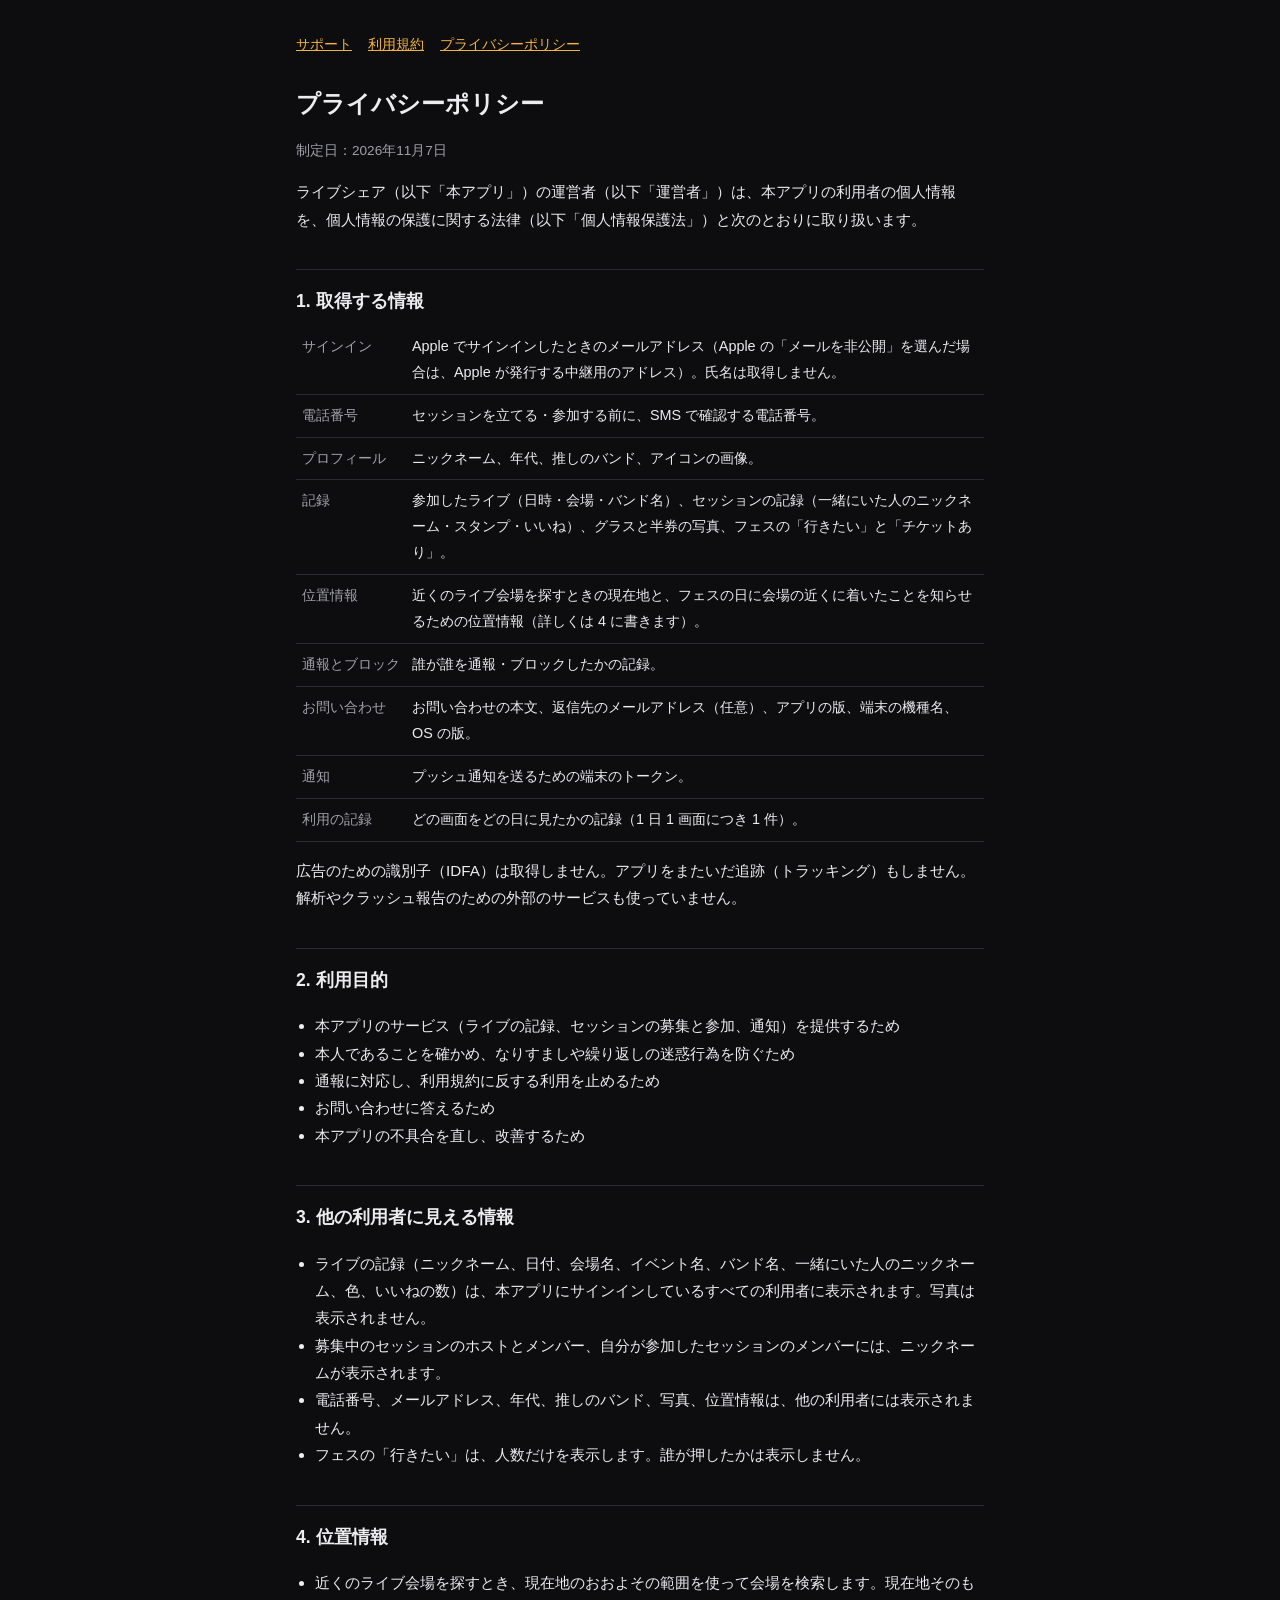
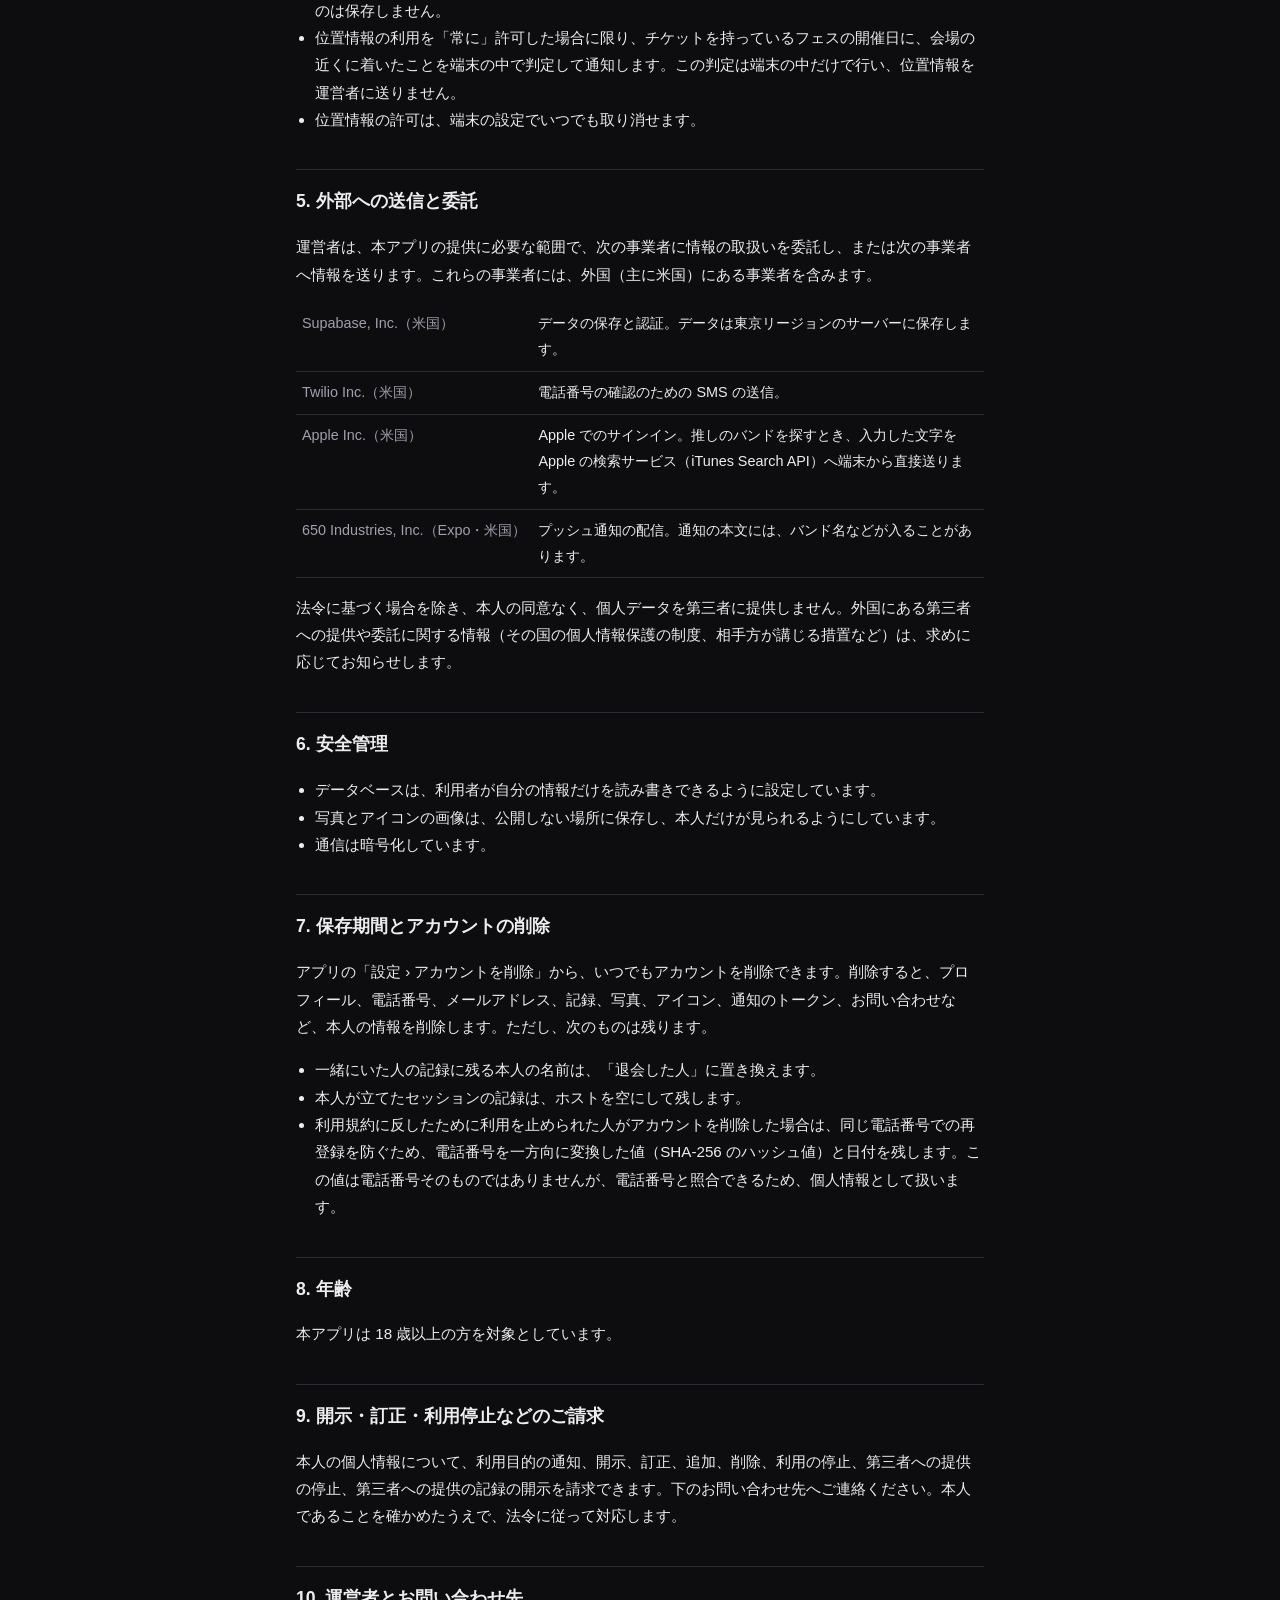
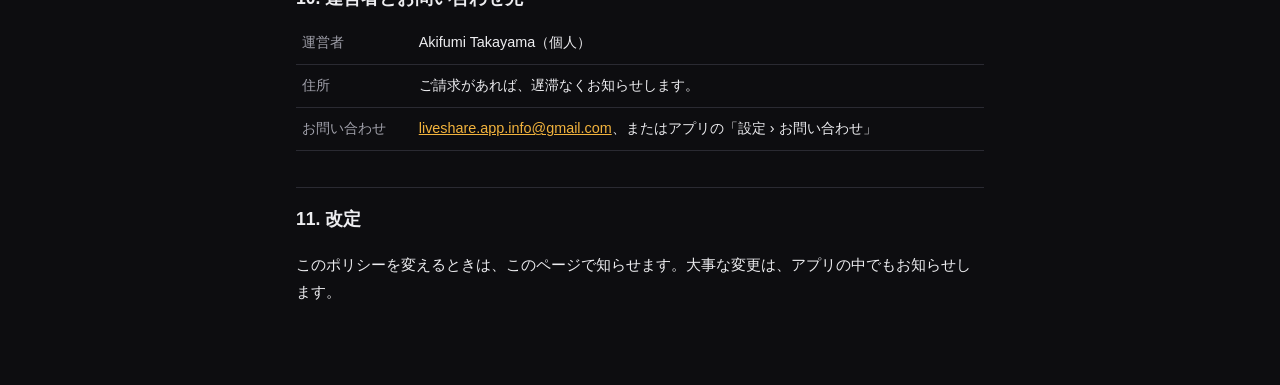
==== privacy.html @ e8c66237 "ライブシェアのサポート・利用規約・プライバシーポリシーを公開する Co-Authored-By: Claude Opus 5.5 <noreply@anthropic.com>" ====
<!doctype html>
<html lang="ja">
<head>
<meta charset="utf-8">
<meta name="viewport" content="width=device-width, initial-scale=1">
<title>プライバシーポリシー｜ライブシェア</title>
<link rel="stylesheet" href="style.css">
</head>
<body>
<main>
<nav><a href="./">サポート</a><a href="terms.html">利用規約</a><a href="privacy.html">プライバシーポリシー</a></nav>
<h1>プライバシーポリシー</h1>
<p class="meta">制定日：2026年11月7日</p>

<p>ライブシェア（以下「本アプリ」）の運営者（以下「運営者」）は、本アプリの利用者の個人情報を、個人情報の保護に関する法律（以下「個人情報保護法」）と次のとおりに取り扱います。</p>

<h2>1. 取得する情報</h2>
<table>
<tr><th>サインイン</th><td>Apple でサインインしたときのメールアドレス（Apple の「メールを非公開」を選んだ場合は、Apple が発行する中継用のアドレス）。氏名は取得しません。</td></tr>
<tr><th>電話番号</th><td>セッションを立てる・参加する前に、SMS で確認する電話番号。</td></tr>
<tr><th>プロフィール</th><td>ニックネーム、年代、推しのバンド、アイコンの画像。</td></tr>
<tr><th>記録</th><td>参加したライブ（日時・会場・バンド名）、セッションの記録（一緒にいた人のニックネーム・スタンプ・いいね）、グラスと半券の写真、フェスの「行きたい」と「チケットあり」。</td></tr>
<tr><th>位置情報</th><td>近くのライブ会場を探すときの現在地と、フェスの日に会場の近くに着いたことを知らせるための位置情報（詳しくは 4 に書きます）。</td></tr>
<tr><th>通報とブロック</th><td>誰が誰を通報・ブロックしたかの記録。</td></tr>
<tr><th>お問い合わせ</th><td>お問い合わせの本文、返信先のメールアドレス（任意）、アプリの版、端末の機種名、OS の版。</td></tr>
<tr><th>通知</th><td>プッシュ通知を送るための端末のトークン。</td></tr>
<tr><th>利用の記録</th><td>どの画面をどの日に見たかの記録（1 日 1 画面につき 1 件）。</td></tr>
</table>
<p>広告のための識別子（IDFA）は取得しません。アプリをまたいだ追跡（トラッキング）もしません。解析やクラッシュ報告のための外部のサービスも使っていません。</p>

<h2>2. 利用目的</h2>
<ul>
<li>本アプリのサービス（ライブの記録、セッションの募集と参加、通知）を提供するため</li>
<li>本人であることを確かめ、なりすましや繰り返しの迷惑行為を防ぐため</li>
<li>通報に対応し、利用規約に反する利用を止めるため</li>
<li>お問い合わせに答えるため</li>
<li>本アプリの不具合を直し、改善するため</li>
</ul>

<h2>3. 他の利用者に見える情報</h2>
<ul>
<li>ライブの記録（ニックネーム、日付、会場名、イベント名、バンド名、一緒にいた人のニックネーム、色、いいねの数）は、本アプリにサインインしているすべての利用者に表示されます。写真は表示されません。</li>
<li>募集中のセッションのホストとメンバー、自分が参加したセッションのメンバーには、ニックネームが表示されます。</li>
<li>電話番号、メールアドレス、年代、推しのバンド、写真、位置情報は、他の利用者には表示されません。</li>
<li>フェスの「行きたい」は、人数だけを表示します。誰が押したかは表示しません。</li>
</ul>

<h2>4. 位置情報</h2>
<ul>
<li>近くのライブ会場を探すとき、現在地のおおよその範囲を使って会場を検索します。現在地そのものは保存しません。</li>
<li>位置情報の利用を「常に」許可した場合に限り、チケットを持っているフェスの開催日に、会場の近くに着いたことを端末の中で判定して通知します。この判定は端末の中だけで行い、位置情報を運営者に送りません。</li>
<li>位置情報の許可は、端末の設定でいつでも取り消せます。</li>
</ul>

<h2>5. 外部への送信と委託</h2>
<p>運営者は、本アプリの提供に必要な範囲で、次の事業者に情報の取扱いを委託し、または次の事業者へ情報を送ります。これらの事業者には、外国（主に米国）にある事業者を含みます。</p>
<table>
<tr><th>Supabase, Inc.（米国）</th><td>データの保存と認証。データは東京リージョンのサーバーに保存します。</td></tr>
<tr><th>Twilio Inc.（米国）</th><td>電話番号の確認のための SMS の送信。</td></tr>
<tr><th>Apple Inc.（米国）</th><td>Apple でのサインイン。推しのバンドを探すとき、入力した文字を Apple の検索サービス（iTunes Search API）へ端末から直接送ります。</td></tr>
<tr><th>650 Industries, Inc.（Expo・米国）</th><td>プッシュ通知の配信。通知の本文には、バンド名などが入ることがあります。</td></tr>
</table>
<p>法令に基づく場合を除き、本人の同意なく、個人データを第三者に提供しません。外国にある第三者への提供や委託に関する情報（その国の個人情報保護の制度、相手方が講じる措置など）は、求めに応じてお知らせします。</p>

<h2>6. 安全管理</h2>
<ul>
<li>データベースは、利用者が自分の情報だけを読み書きできるように設定しています。</li>
<li>写真とアイコンの画像は、公開しない場所に保存し、本人だけが見られるようにしています。</li>
<li>通信は暗号化しています。</li>
</ul>

<h2>7. 保存期間とアカウントの削除</h2>
<p>アプリの「設定 › アカウントを削除」から、いつでもアカウントを削除できます。削除すると、プロフィール、電話番号、メールアドレス、記録、写真、アイコン、通知のトークン、お問い合わせなど、本人の情報を削除します。ただし、次のものは残ります。</p>
<ul>
<li>一緒にいた人の記録に残る本人の名前は、「退会した人」に置き換えます。</li>
<li>本人が立てたセッションの記録は、ホストを空にして残します。</li>
<li>利用規約に反したために利用を止められた人がアカウントを削除した場合は、同じ電話番号での再登録を防ぐため、電話番号を一方向に変換した値（SHA-256 のハッシュ値）と日付を残します。この値は電話番号そのものではありませんが、電話番号と照合できるため、個人情報として扱います。</li>
</ul>

<h2>8. 年齢</h2>
<p>本アプリは 18 歳以上の方を対象としています。</p>

<h2>9. 開示・訂正・利用停止などのご請求</h2>
<p>本人の個人情報について、利用目的の通知、開示、訂正、追加、削除、利用の停止、第三者への提供の停止、第三者への提供の記録の開示を請求できます。下のお問い合わせ先へご連絡ください。本人であることを確かめたうえで、法令に従って対応します。</p>

<h2>10. 運営者とお問い合わせ先</h2>
<table>
<tr><th>運営者</th><td>Akifumi Takayama（個人）</td></tr>
<tr><th>住所</th><td>ご請求があれば、遅滞なくお知らせします。</td></tr>
<tr><th>お問い合わせ</th><td><a href="mailto:liveshare.app.info@gmail.com">liveshare.app.info@gmail.com</a>、またはアプリの「設定 › お問い合わせ」</td></tr>
</table>

<h2>11. 改定</h2>
<p>このポリシーを変えるときは、このページで知らせます。大事な変更は、アプリの中でもお知らせします。</p>
</main>
</body>
</html>
---- style.css ----
:root { --bg: #0D0D10; --fg: #EDEDF0; --sub: #A0A0AA; --line: #2A2A32; --accent: #F2B33D; }
* { box-sizing: border-box; }
body { margin: 0; background: var(--bg); color: var(--fg); font-family: -apple-system, BlinkMacSystemFont, "Hiragino Sans", "Noto Sans JP", sans-serif; line-height: 1.8; }
main { max-width: 720px; margin: 0 auto; padding: 32px 16px 64px; }
h1 { font-size: 1.5rem; margin: 0 0 4px; }
h2 { font-size: 1.1rem; margin: 36px 0 8px; padding-top: 16px; border-top: 1px solid var(--line); }
h3 { font-size: 1rem; margin: 20px 0 4px; }
p, li { font-size: 0.95rem; }
ul { padding-left: 1.2em; }
a { color: var(--accent); }
.meta { color: var(--sub); font-size: 0.85rem; }
nav { display: flex; gap: 16px; flex-wrap: wrap; margin-bottom: 24px; font-size: 0.9rem; }
table { width: 100%; border-collapse: collapse; font-size: 0.9rem; }
th, td { text-align: left; vertical-align: top; padding: 8px 6px; border-bottom: 1px solid var(--line); }
th { color: var(--sub); font-weight: normal; white-space: nowrap; }
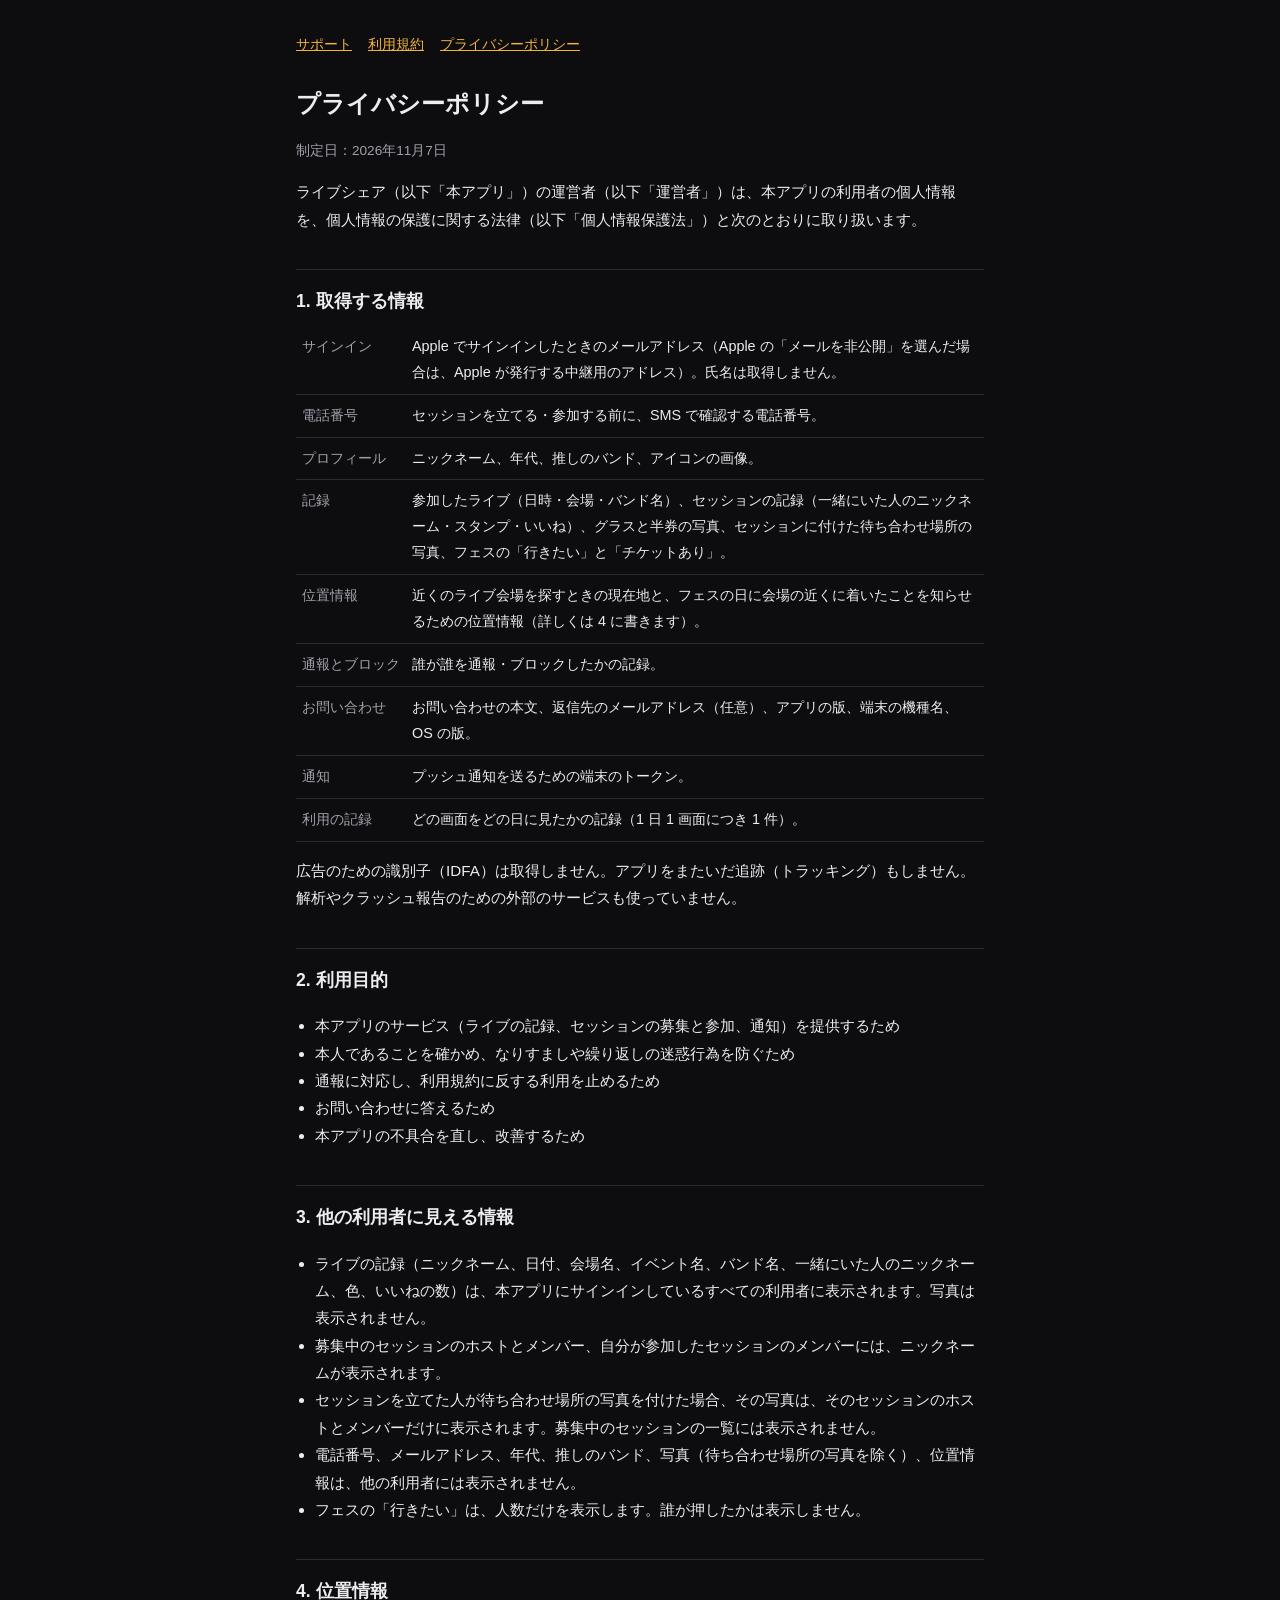
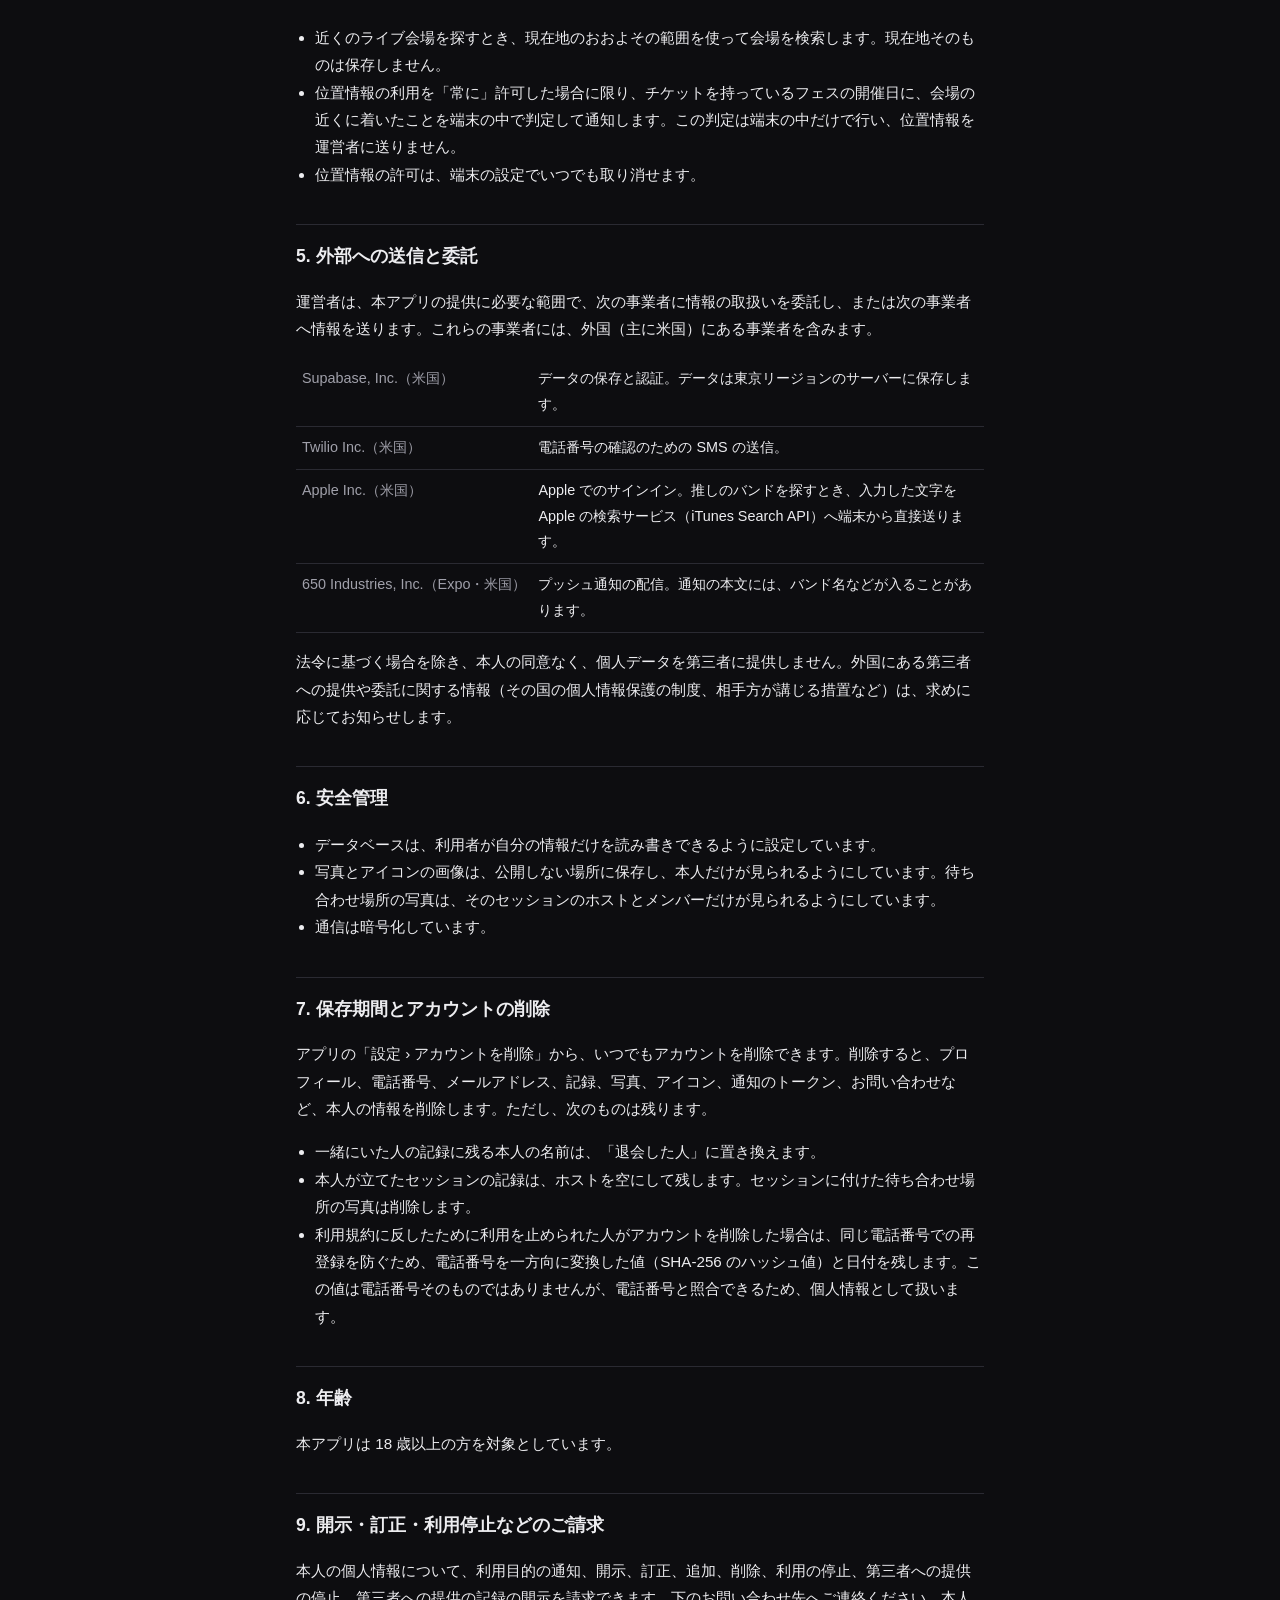
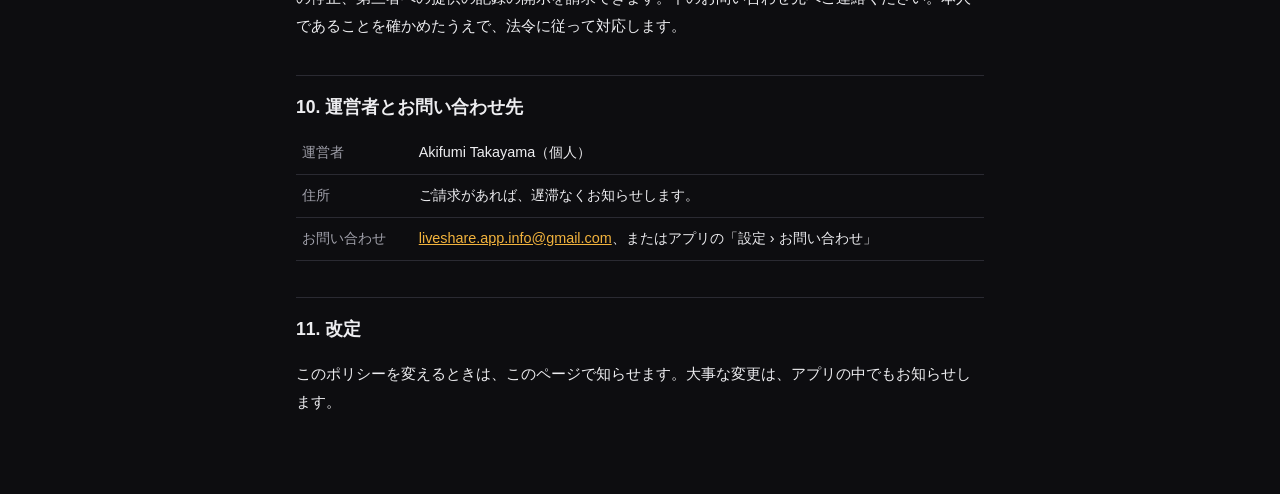
==== commit e4b742e0: "プライバシーポリシー：待ち合わせ場所の写真（集める・見せる相手・守り方・退会で消す）を 1・3・6・7 に足す Co-Authored-By: Claude Opus 5.5 <noreply@ant" ====
--- a/privacy.html
+++ b/privacy.html
@@ -19,7 +19,7 @@
 <tr><th>サインイン</th><td>Apple でサインインしたときのメールアドレス（Apple の「メールを非公開」を選んだ場合は、Apple が発行する中継用のアドレス）。氏名は取得しません。</td></tr>
 <tr><th>電話番号</th><td>セッションを立てる・参加する前に、SMS で確認する電話番号。</td></tr>
 <tr><th>プロフィール</th><td>ニックネーム、年代、推しのバンド、アイコンの画像。</td></tr>
-<tr><th>記録</th><td>参加したライブ（日時・会場・バンド名）、セッションの記録（一緒にいた人のニックネーム・スタンプ・いいね）、グラスと半券の写真、フェスの「行きたい」と「チケットあり」。</td></tr>
+<tr><th>記録</th><td>参加したライブ（日時・会場・バンド名）、セッションの記録（一緒にいた人のニックネーム・スタンプ・いいね）、グラスと半券の写真、セッションに付けた待ち合わせ場所の写真、フェスの「行きたい」と「チケットあり」。</td></tr>
 <tr><th>位置情報</th><td>近くのライブ会場を探すときの現在地と、フェスの日に会場の近くに着いたことを知らせるための位置情報（詳しくは 4 に書きます）。</td></tr>
 <tr><th>通報とブロック</th><td>誰が誰を通報・ブロックしたかの記録。</td></tr>
 <tr><th>お問い合わせ</th><td>お問い合わせの本文、返信先のメールアドレス（任意）、アプリの版、端末の機種名、OS の版。</td></tr>
@@ -41,7 +41,8 @@
 <ul>
 <li>ライブの記録（ニックネーム、日付、会場名、イベント名、バンド名、一緒にいた人のニックネーム、色、いいねの数）は、本アプリにサインインしているすべての利用者に表示されます。写真は表示されません。</li>
 <li>募集中のセッションのホストとメンバー、自分が参加したセッションのメンバーには、ニックネームが表示されます。</li>
-<li>電話番号、メールアドレス、年代、推しのバンド、写真、位置情報は、他の利用者には表示されません。</li>
+<li>セッションを立てた人が待ち合わせ場所の写真を付けた場合、その写真は、そのセッションのホストとメンバーだけに表示されます。募集中のセッションの一覧には表示されません。</li>
+<li>電話番号、メールアドレス、年代、推しのバンド、写真（待ち合わせ場所の写真を除く）、位置情報は、他の利用者には表示されません。</li>
 <li>フェスの「行きたい」は、人数だけを表示します。誰が押したかは表示しません。</li>
 </ul>
 
@@ -65,7 +66,7 @@
 <h2>6. 安全管理</h2>
 <ul>
 <li>データベースは、利用者が自分の情報だけを読み書きできるように設定しています。</li>
-<li>写真とアイコンの画像は、公開しない場所に保存し、本人だけが見られるようにしています。</li>
+<li>写真とアイコンの画像は、公開しない場所に保存し、本人だけが見られるようにしています。待ち合わせ場所の写真は、そのセッションのホストとメンバーだけが見られるようにしています。</li>
 <li>通信は暗号化しています。</li>
 </ul>
 
@@ -73,7 +74,7 @@
 <p>アプリの「設定 › アカウントを削除」から、いつでもアカウントを削除できます。削除すると、プロフィール、電話番号、メールアドレス、記録、写真、アイコン、通知のトークン、お問い合わせなど、本人の情報を削除します。ただし、次のものは残ります。</p>
 <ul>
 <li>一緒にいた人の記録に残る本人の名前は、「退会した人」に置き換えます。</li>
-<li>本人が立てたセッションの記録は、ホストを空にして残します。</li>
+<li>本人が立てたセッションの記録は、ホストを空にして残します。セッションに付けた待ち合わせ場所の写真は削除します。</li>
 <li>利用規約に反したために利用を止められた人がアカウントを削除した場合は、同じ電話番号での再登録を防ぐため、電話番号を一方向に変換した値（SHA-256 のハッシュ値）と日付を残します。この値は電話番号そのものではありませんが、電話番号と照合できるため、個人情報として扱います。</li>
 </ul>
 
